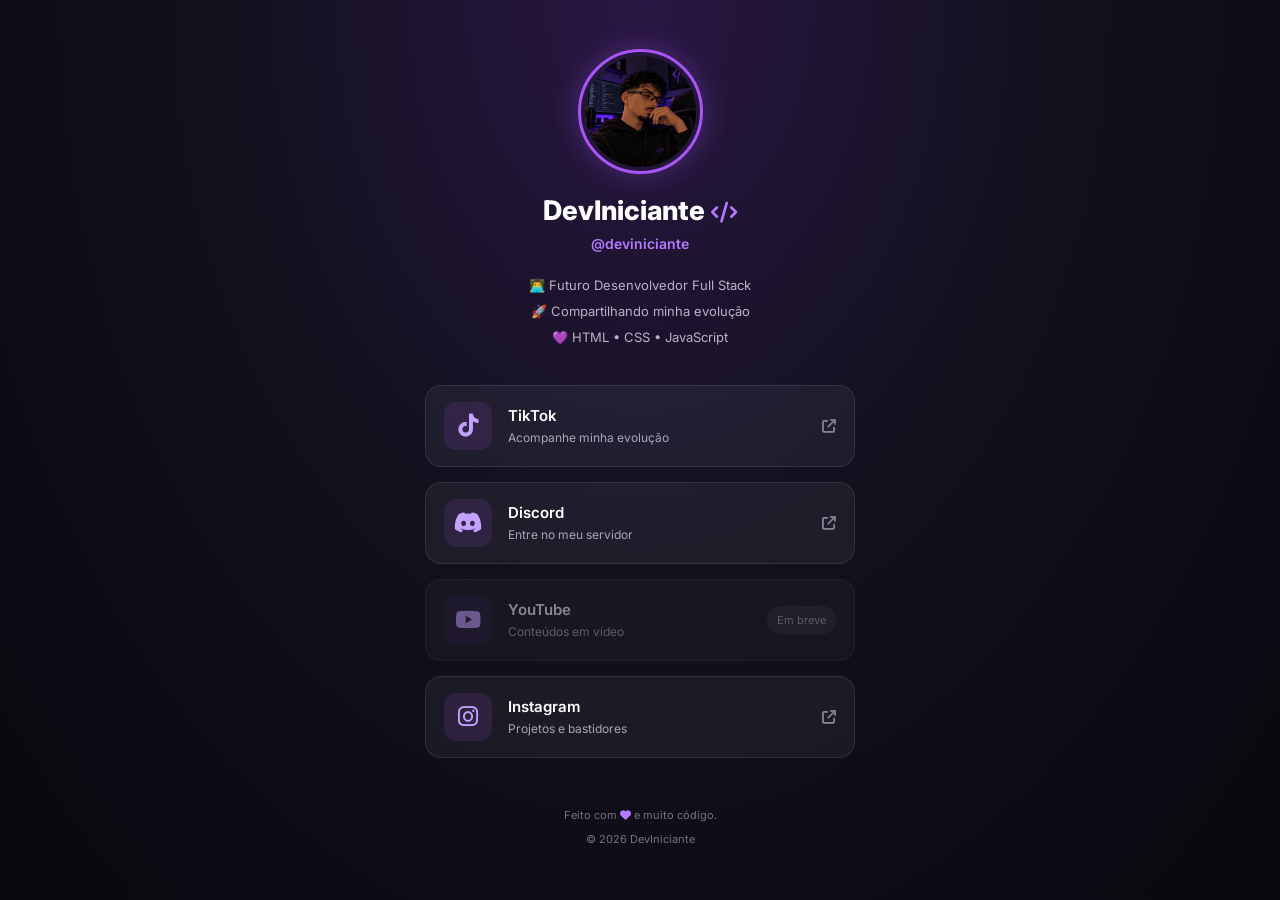
==== index.html @ 5f0b67df "Primeira versão do Link in Bio" ====
<!DOCTYPE html>
<html lang="pt-br">
<head>
    <meta charset="UTF-8">
    <meta name="viewport" content="width=device-width, initial-scale=1.0">

    <title>DevIniciante | Meus Links</title>

    <link rel="icon" type="image/png" href="assets/avatar.png">
    <link rel="stylesheet" href="style.css">

    <!-- Ícones das redes sociais -->
    <link rel="stylesheet" href="https://cdnjs.cloudflare.com/ajax/libs/font-awesome/6.7.2/css/all.min.css">
</head>

<body>

    <main class="container">

        <!-- PERFIL -->
        <header class="perfil">

            <img
                src="assets/avatar.png"
                alt="Avatar de programador"
                class="foto"
            >

            <h1>
                DevIniciante
                <i class="fa-solid fa-code"></i>
            </h1>

            <p class="usuario">@deviniciante</p>

            <p class="descricao">
                👨‍💻 Futuro Desenvolvedor Full Stack<br>
                🚀 Compartilhando minha evolução<br>
                💜 HTML • CSS • JavaScript
            </p>

        </header>

        <!-- REDES SOCIAIS -->
        <section class="links">

            <!-- TIKTOK -->
            <a
                href="https://www.tiktok.com/@devinciante_"
                target="_blank"
                rel="noopener noreferrer"
                class="link"
            >
                <div class="icone">
                    <i class="fa-brands fa-tiktok"></i>
                </div>

                <div class="texto-link">
                    <h2>TikTok</h2>
                    <p>Acompanhe minha evolução</p>
                </div>

                <i class="fa-solid fa-arrow-up-right-from-square seta"></i>
            </a>

            <!-- DISCORD -->
            <a
                href="https://discord.gg/weHUw2f8V"
                target="_blank"
                rel="noopener noreferrer"
                class="link"
            >
                <div class="icone">
                    <i class="fa-brands fa-discord"></i>
                </div>

                <div class="texto-link">
                    <h2>Discord</h2>
                    <p>Entre no meu servidor</p>
                </div>

                <i class="fa-solid fa-arrow-up-right-from-square seta"></i>
            </a>

            <!-- YOUTUBE -->
            <div class="link indisponivel">

                <div class="icone">
                    <i class="fa-brands fa-youtube"></i>
                </div>

                <div class="texto-link">
                    <h2>YouTube</h2>
                    <p>Conteúdos em vídeo</p>
                </div>

                <span class="em-breve">Em breve</span>

            </div>

            <!-- INSTAGRAM -->
            <a
                href="https://www.instagram.com/deviniiciante/"
                target="_blank"
                rel="noopener noreferrer"
                class="link"
            >
                <div class="icone">
                    <i class="fa-brands fa-instagram"></i>
                </div>

                <div class="texto-link">
                    <h2>Instagram</h2>
                    <p>Projetos e bastidores</p>
                </div>

                <i class="fa-solid fa-arrow-up-right-from-square seta"></i>
            </a>

        </section>

        <!-- RODAPÉ -->
        <footer>
            <p>Feito com <i class="fa-solid fa-heart"></i> e muito código.</p>
            <p>© 2026 DevIniciante</p>
        </footer>

    </main>

</body>
</html>
---- style.css ----
@import url('https://fonts.googleapis.com/css2?family=Inter:wght@400;500;600;700;800&display=swap');

/* CONFIGURAÇÕES GERAIS */

* {
    margin: 0;
    padding: 0;
    box-sizing: border-box;
}

body {
    min-height: 100vh;

    background: radial-gradient(
        ellipse at top,
        #291743 0%,
        #12111e 45%,
        #08080e 100%
    );

    font-family: 'Inter', sans-serif;
    color: white;

    display: flex;
    justify-content: center;
    align-items: center;

    padding: 40px 20px;
}

/* CONTAINER PRINCIPAL */

.container {
    width: 100%;
    max-width: 430px;

    text-align: center;

    animation: aparecer 0.8s ease;
}

/* PERFIL */

.perfil {
    margin-bottom: 35px;
}

.foto {
    display: block;

    width: 125px;
    height: 125px;

    object-fit: cover;
    border-radius: 50%;

    border: 3px solid #a855f7;
    padding: 4px;

    margin: 0 auto 20px;

    box-shadow: 0 0 30px #a855f755;

    transition: transform 0.3s ease;
}

.foto:hover {
    transform: scale(1.08);
}

.perfil h1 {
    font-size: 27px;
    font-weight: 800;
    margin-bottom: 8px;
}

.perfil h1 i {
    color: #b679ff;
    font-size: 21px;
}

.usuario {
    color: #b679ff;
    font-size: 14px;
    font-weight: 600;

    margin-bottom: 20px;
}

.descricao {
    color: #b7b4c5;
    font-size: 13px;
    line-height: 2;
}

/* ÁREA DOS LINKS */

.links {
    display: flex;
    flex-direction: column;

    gap: 15px;
}

/* BOTÕES */

.link {
    display: flex;
    align-items: center;

    gap: 16px;

    width: 100%;
    min-height: 82px;

    padding: 15px 18px;

    background: rgba(255, 255, 255, 0.05);

    border: 1px solid rgba(255, 255, 255, 0.09);
    border-radius: 16px;

    color: white;
    text-decoration: none;

    text-align: left;

    transition: all 0.3s ease;
}

/* ÍCONES */

.icone {
    display: flex;
    align-items: center;
    justify-content: center;

    width: 48px;
    height: 48px;

    flex-shrink: 0;

    background: rgba(168, 85, 247, 0.12);

    border-radius: 12px;

    color: #c4a0ff;
    font-size: 23px;
}

/* TEXTO DOS BOTÕES */

.texto-link {
    flex: 1;
    min-width: 0;
}

.texto-link h2 {
    font-size: 15px;
    font-weight: 600;

    margin-bottom: 5px;
}

.texto-link p {
    color: #aaa5b7;
    font-size: 12px;
}

/* SETA */

.seta {
    color: #858094;
    font-size: 14px;
}

/* EFEITO AO PASSAR O MOUSE */

a.link:hover {
    background: rgba(168, 85, 247, 0.12);

    border-color: #a855f7;

    transform: translateY(-4px);

    box-shadow: 0 8px 25px rgba(168, 85, 247, 0.15);
}

a.link:hover .icone {
    background: #a855f7;
    color: white;
}

a.link:hover .seta {
    color: #c4a0ff;
}

/* YOUTUBE EM BREVE */

.indisponivel {
    opacity: 0.5;
    cursor: not-allowed;
}

.em-breve {
    font-size: 11px;

    padding: 7px 10px;

    background: rgba(255, 255, 255, 0.08);

    border-radius: 20px;

    color: #aaa5b7;
    white-space: nowrap;
}

/* RODAPÉ */

footer {
    margin-top: 45px;

    color: #777184;
    font-size: 11px;
    line-height: 2.2;
}

footer i {
    color: #b679ff;
}

/* ANIMAÇÃO DE ENTRADA */

@keyframes aparecer {
    from {
        opacity: 0;
        transform: translateY(25px);
    }

    to {
        opacity: 1;
        transform: translateY(0);
    }
}

/* RESPONSIVIDADE */

@media (max-width: 480px) {

    .perfil h1 {
        font-size: 23px;
    }

    .descricao {
        font-size: 12px;
    }

    .link {
        padding: 14px;
        gap: 12px;
    }

    .icone {
        width: 43px;
        height: 43px;
        font-size: 21px;
    }

    .texto-link h2 {
        font-size: 14px;
    }

    .texto-link p {
        font-size: 11px;
    }
}
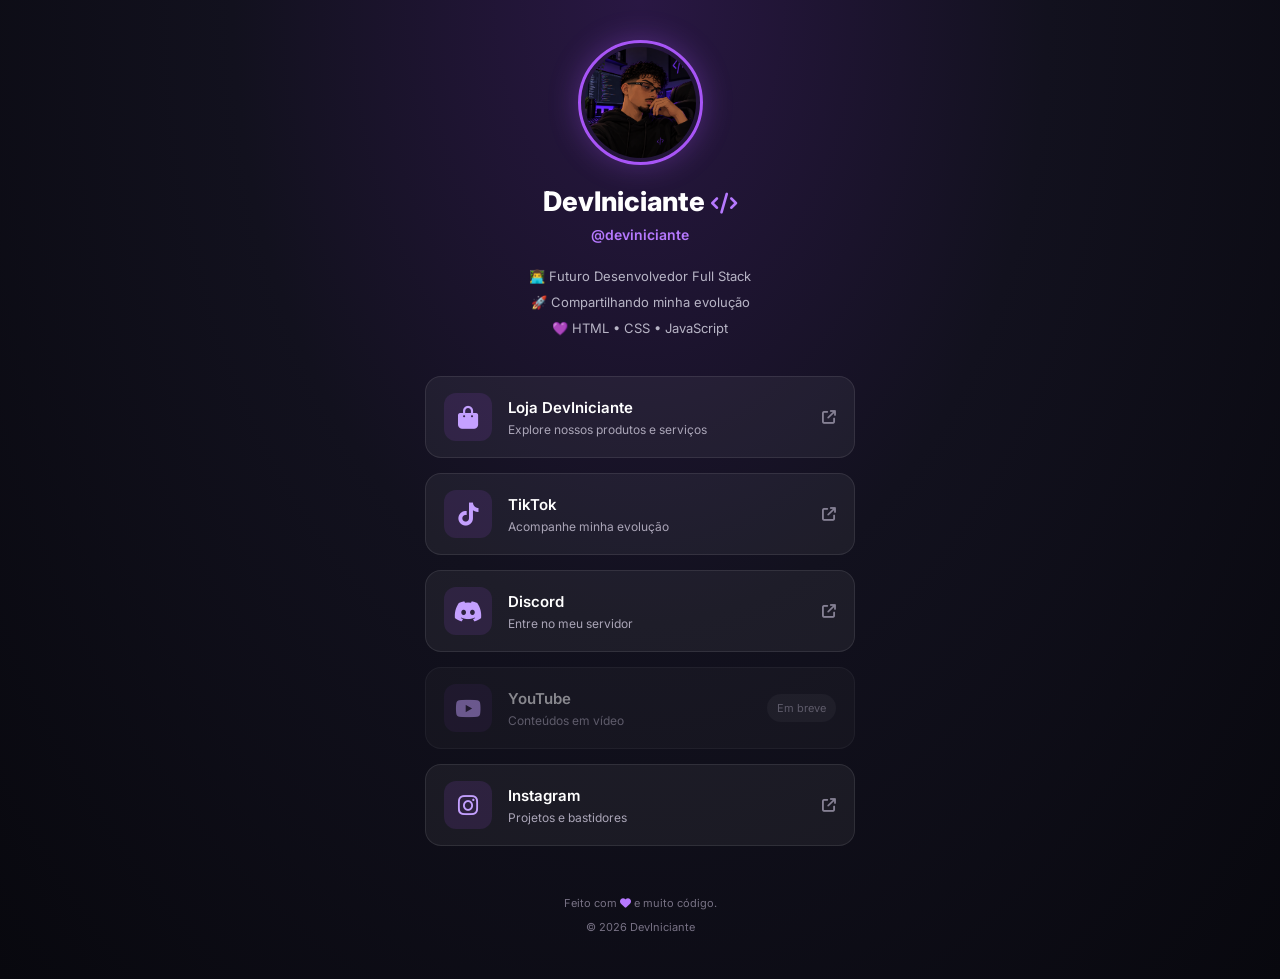
==== commit b6f015f2: "Add files via upload" ====
--- a/index.html
+++ b/index.html
@@ -1,132 +1,146 @@
-
-<!DOCTYPE html>
-<html lang="pt-br">
-<head>
-    <meta charset="UTF-8">
-    <meta name="viewport" content="width=device-width, initial-scale=1.0">
-
-    <title>DevIniciante | Meus Links</title>
-
-    <link rel="icon" type="image/png" href="assets/avatar.png">
-    <link rel="stylesheet" href="style.css">
-
-    <!-- Ícones das redes sociais -->
-    <link rel="stylesheet" href="https://cdnjs.cloudflare.com/ajax/libs/font-awesome/6.7.2/css/all.min.css">
-</head>
-
-<body>
-
-    <main class="container">
-
-        <!-- PERFIL -->
-        <header class="perfil">
-
-            <img
-                src="assets/avatar.png"
-                alt="Avatar de programador"
-                class="foto"
-            >
-
-            <h1>
-                DevIniciante
-                <i class="fa-solid fa-code"></i>
-            </h1>
-
-            <p class="usuario">@deviniciante</p>
-
-            <p class="descricao">
-                👨‍💻 Futuro Desenvolvedor Full Stack<br>
-                🚀 Compartilhando minha evolução<br>
-                💜 HTML • CSS • JavaScript
-            </p>
-
-        </header>
-
-        <!-- REDES SOCIAIS -->
-        <section class="links">
-
-            <!-- TIKTOK -->
-            <a
-                href="https://www.tiktok.com/@devinciante_"
-                target="_blank"
-                rel="noopener noreferrer"
-                class="link"
-            >
-                <div class="icone">
-                    <i class="fa-brands fa-tiktok"></i>
-                </div>
-
-                <div class="texto-link">
-                    <h2>TikTok</h2>
-                    <p>Acompanhe minha evolução</p>
-                </div>
-
-                <i class="fa-solid fa-arrow-up-right-from-square seta"></i>
-            </a>
-
-            <!-- DISCORD -->
-            <a
-                href="https://discord.gg/weHUw2f8V"
-                target="_blank"
-                rel="noopener noreferrer"
-                class="link"
-            >
-                <div class="icone">
-                    <i class="fa-brands fa-discord"></i>
-                </div>
-
-                <div class="texto-link">
-                    <h2>Discord</h2>
-                    <p>Entre no meu servidor</p>
-                </div>
-
-                <i class="fa-solid fa-arrow-up-right-from-square seta"></i>
-            </a>
-
-            <!-- YOUTUBE -->
-            <div class="link indisponivel">
-
-                <div class="icone">
-                    <i class="fa-brands fa-youtube"></i>
-                </div>
-
-                <div class="texto-link">
-                    <h2>YouTube</h2>
-                    <p>Conteúdos em vídeo</p>
-                </div>
-
-                <span class="em-breve">Em breve</span>
-
-            </div>
-
-            <!-- INSTAGRAM -->
-            <a
-                href="https://www.instagram.com/deviniiciante/"
-                target="_blank"
-                rel="noopener noreferrer"
-                class="link"
-            >
-                <div class="icone">
-                    <i class="fa-brands fa-instagram"></i>
-                </div>
-
-                <div class="texto-link">
-                    <h2>Instagram</h2>
-                    <p>Projetos e bastidores</p>
-                </div>
-
-                <i class="fa-solid fa-arrow-up-right-from-square seta"></i>
-            </a>
-
-        </section>
-
-        <!-- RODAPÉ -->
-        <footer>
-            <p>Feito com <i class="fa-solid fa-heart"></i> e muito código.</p>
-            <p>© 2026 DevIniciante</p>
-        </footer>
-
-    </main>
-
-</body>
-</html>
+
+<!DOCTYPE html>
+<html lang="pt-br">
+<head>
+    <meta charset="UTF-8">
+    <meta name="viewport" content="width=device-width, initial-scale=1.0">
+
+    <title>DevIniciante | Meus Links</title>
+
+    <link rel="icon" type="image/png" href="assets/dev.png">
+    <link rel="stylesheet" href="style.css">
+
+    <!-- Ícones das redes sociais -->
+    <link rel="stylesheet" href="https://cdnjs.cloudflare.com/ajax/libs/font-awesome/6.7.2/css/all.min.css">
+</head>
+
+<body>
+
+    <main class="container">
+
+        <!-- PERFIL -->
+        <header class="perfil">
+
+            <img
+                src="assets/avatar.png"
+                alt="Avatar de programador"
+                class="foto"
+            >
+
+            <h1>
+                DevIniciante
+                <i class="fa-solid fa-code"></i>
+            </h1>
+
+            <p class="usuario">@deviniciante</p>
+
+            <p class="descricao">
+                👨‍💻 Futuro Desenvolvedor Full Stack<br>
+                🚀 Compartilhando minha evolução<br>
+                💜 HTML • CSS • JavaScript
+            </p>
+
+        </header>
+
+        <!-- LINKS -->
+        <section class="links">
+
+            <!-- LOJA DEVINICIANTE -->
+            <a href="loja.html" class="link">
+                <div class="icone">
+                    <i class="fa-solid fa-bag-shopping"></i>
+                </div>
+
+                <div class="texto-link">
+                    <h2>Loja DevIniciante</h2>
+                    <p>Explore nossos produtos e serviços</p>
+                </div>
+
+                <i class="fa-solid fa-arrow-up-right-from-square seta"></i>
+            </a>
+
+            <!-- TIKTOK -->
+            <a
+                href="https://www.tiktok.com/@devinciante_"
+                target="_blank"
+                rel="noopener noreferrer"
+                class="link"
+            >
+                <div class="icone">
+                    <i class="fa-brands fa-tiktok"></i>
+                </div>
+
+                <div class="texto-link">
+                    <h2>TikTok</h2>
+                    <p>Acompanhe minha evolução</p>
+                </div>
+
+                <i class="fa-solid fa-arrow-up-right-from-square seta"></i>
+            </a>
+
+            <!-- DISCORD -->
+            <a
+                href="https://discord.gg/weHUw2f8V"
+                target="_blank"
+                rel="noopener noreferrer"
+                class="link"
+            >
+                <div class="icone">
+                    <i class="fa-brands fa-discord"></i>
+                </div>
+
+                <div class="texto-link">
+                    <h2>Discord</h2>
+                    <p>Entre no meu servidor</p>
+                </div>
+
+                <i class="fa-solid fa-arrow-up-right-from-square seta"></i>
+            </a>
+
+            <!-- YOUTUBE -->
+            <div class="link indisponivel">
+
+                <div class="icone">
+                    <i class="fa-brands fa-youtube"></i>
+                </div>
+
+                <div class="texto-link">
+                    <h2>YouTube</h2>
+                    <p>Conteúdos em vídeo</p>
+                </div>
+
+                <span class="em-breve">Em breve</span>
+
+            </div>
+
+            <!-- INSTAGRAM -->
+            <a
+                href="https://www.instagram.com/deviniiciante/"
+                target="_blank"
+                rel="noopener noreferrer"
+                class="link"
+            >
+                <div class="icone">
+                    <i class="fa-brands fa-instagram"></i>
+                </div>
+
+                <div class="texto-link">
+                    <h2>Instagram</h2>
+                    <p>Projetos e bastidores</p>
+                </div>
+
+                <i class="fa-solid fa-arrow-up-right-from-square seta"></i>
+            </a>
+
+        </section>
+
+        <!-- RODAPÉ -->
+        <footer>
+            <p>Feito com <i class="fa-solid fa-heart"></i> e muito código.</p>
+            <p>© 2026 DevIniciante</p>
+        </footer>
+
+    </main>
+
+</body>
+</html>
--- a/style.css
+++ b/style.css
@@ -1,277 +1,302 @@
-
-@import url('https://fonts.googleapis.com/css2?family=Inter:wght@400;500;600;700;800&display=swap');
-
-/* CONFIGURAÇÕES GERAIS */
-
-* {
-    margin: 0;
-    padding: 0;
-    box-sizing: border-box;
-}
-
-body {
-    min-height: 100vh;
-
-    background: radial-gradient(
-        ellipse at top,
-        #291743 0%,
-        #12111e 45%,
-        #08080e 100%
-    );
-
-    font-family: 'Inter', sans-serif;
-    color: white;
-
-    display: flex;
-    justify-content: center;
-    align-items: center;
-
-    padding: 40px 20px;
-}
-
-/* CONTAINER PRINCIPAL */
-
-.container {
-    width: 100%;
-    max-width: 430px;
-
-    text-align: center;
-
-    animation: aparecer 0.8s ease;
-}
-
-/* PERFIL */
-
-.perfil {
-    margin-bottom: 35px;
-}
-
-.foto {
-    display: block;
-
-    width: 125px;
-    height: 125px;
-
-    object-fit: cover;
-    border-radius: 50%;
-
-    border: 3px solid #a855f7;
-    padding: 4px;
-
-    margin: 0 auto 20px;
-
-    box-shadow: 0 0 30px #a855f755;
-
-    transition: transform 0.3s ease;
-}
-
-.foto:hover {
-    transform: scale(1.08);
-}
-
-.perfil h1 {
-    font-size: 27px;
-    font-weight: 800;
-    margin-bottom: 8px;
-}
-
-.perfil h1 i {
-    color: #b679ff;
-    font-size: 21px;
-}
-
-.usuario {
-    color: #b679ff;
-    font-size: 14px;
-    font-weight: 600;
-
-    margin-bottom: 20px;
-}
-
-.descricao {
-    color: #b7b4c5;
-    font-size: 13px;
-    line-height: 2;
-}
-
-/* ÁREA DOS LINKS */
-
-.links {
-    display: flex;
-    flex-direction: column;
-
-    gap: 15px;
-}
-
-/* BOTÕES */
-
-.link {
-    display: flex;
-    align-items: center;
-
-    gap: 16px;
-
-    width: 100%;
-    min-height: 82px;
-
-    padding: 15px 18px;
-
-    background: rgba(255, 255, 255, 0.05);
-
-    border: 1px solid rgba(255, 255, 255, 0.09);
-    border-radius: 16px;
-
-    color: white;
-    text-decoration: none;
-
-    text-align: left;
-
-    transition: all 0.3s ease;
-}
-
-/* ÍCONES */
-
-.icone {
-    display: flex;
-    align-items: center;
-    justify-content: center;
-
-    width: 48px;
-    height: 48px;
-
-    flex-shrink: 0;
-
-    background: rgba(168, 85, 247, 0.12);
-
-    border-radius: 12px;
-
-    color: #c4a0ff;
-    font-size: 23px;
-}
-
-/* TEXTO DOS BOTÕES */
-
-.texto-link {
-    flex: 1;
-    min-width: 0;
-}
-
-.texto-link h2 {
-    font-size: 15px;
-    font-weight: 600;
-
-    margin-bottom: 5px;
-}
-
-.texto-link p {
-    color: #aaa5b7;
-    font-size: 12px;
-}
-
-/* SETA */
-
-.seta {
-    color: #858094;
-    font-size: 14px;
-}
-
-/* EFEITO AO PASSAR O MOUSE */
-
-a.link:hover {
-    background: rgba(168, 85, 247, 0.12);
-
-    border-color: #a855f7;
-
-    transform: translateY(-4px);
-
-    box-shadow: 0 8px 25px rgba(168, 85, 247, 0.15);
-}
-
-a.link:hover .icone {
-    background: #a855f7;
-    color: white;
-}
-
-a.link:hover .seta {
-    color: #c4a0ff;
-}
-
-/* YOUTUBE EM BREVE */
-
-.indisponivel {
-    opacity: 0.5;
-    cursor: not-allowed;
-}
-
-.em-breve {
-    font-size: 11px;
-
-    padding: 7px 10px;
-
-    background: rgba(255, 255, 255, 0.08);
-
-    border-radius: 20px;
-
-    color: #aaa5b7;
-    white-space: nowrap;
-}
-
-/* RODAPÉ */
-
-footer {
-    margin-top: 45px;
-
-    color: #777184;
-    font-size: 11px;
-    line-height: 2.2;
-}
-
-footer i {
-    color: #b679ff;
-}
-
-/* ANIMAÇÃO DE ENTRADA */
-
-@keyframes aparecer {
-    from {
-        opacity: 0;
-        transform: translateY(25px);
-    }
-
-    to {
-        opacity: 1;
-        transform: translateY(0);
-    }
-}
-
-/* RESPONSIVIDADE */
-
-@media (max-width: 480px) {
-
-    .perfil h1 {
-        font-size: 23px;
-    }
-
-    .descricao {
-        font-size: 12px;
-    }
-
-    .link {
-        padding: 14px;
-        gap: 12px;
-    }
-
-    .icone {
-        width: 43px;
-        height: 43px;
-        font-size: 21px;
-    }
-
-    .texto-link h2 {
-        font-size: 14px;
-    }
-
-    .texto-link p {
-        font-size: 11px;
-    }
-}
+
+@import url('https://fonts.googleapis.com/css2?family=Inter:wght@400;500;600;700;800&display=swap');
+
+/* CONFIGURAÇÕES GERAIS */
+
+* {
+    margin: 0;
+    padding: 0;
+    box-sizing: border-box;
+}
+
+body {
+    min-height: 100vh;
+
+    background: radial-gradient(
+        ellipse at top,
+        #291743 0%,
+        #12111e 45%,
+        #08080e 100%
+    );
+
+    font-family: 'Inter', sans-serif;
+    color: white;
+
+    display: flex;
+    justify-content: center;
+    align-items: center;
+
+    padding: 40px 20px;
+}
+
+/* CONTAINER PRINCIPAL */
+
+.container {
+    width: 100%;
+    max-width: 430px;
+
+    text-align: center;
+
+    animation: aparecer 0.8s ease;
+}
+
+/* PERFIL */
+
+.perfil {
+    margin-bottom: 35px;
+}
+
+.foto {
+    display: block;
+
+    width: 125px;
+    height: 125px;
+
+    object-fit: cover;
+    border-radius: 50%;
+
+    border: 3px solid #a855f7;
+    padding: 4px;
+
+    margin: 0 auto 20px;
+
+    box-shadow: 0 0 30px #a855f755;
+
+    transition: transform 0.3s ease;
+}
+
+.foto:hover {
+    transform: scale(1.08);
+}
+
+.perfil h1 {
+    font-size: 27px;
+    font-weight: 800;
+    margin-bottom: 8px;
+}
+
+.perfil h1 i {
+    color: #b679ff;
+    font-size: 21px;
+}
+
+.usuario {
+    color: #b679ff;
+    font-size: 14px;
+    font-weight: 600;
+
+    margin-bottom: 20px;
+}
+
+.descricao {
+    color: #b7b4c5;
+    font-size: 13px;
+    line-height: 2;
+}
+
+/* ÁREA DOS LINKS */
+
+.links {
+    display: flex;
+    flex-direction: column;
+
+    gap: 15px;
+}
+
+/* BOTÕES */
+
+.link {
+    display: flex;
+    align-items: center;
+
+    gap: 16px;
+
+    width: 100%;
+    min-height: 82px;
+
+    padding: 15px 18px;
+
+    background: rgba(255, 255, 255, 0.05);
+
+    border: 1px solid rgba(255, 255, 255, 0.09);
+    border-radius: 16px;
+
+    color: white;
+    text-decoration: none;
+
+    text-align: left;
+
+    transition: all 0.3s ease;
+}
+
+/* ÍCONES */
+
+.icone {
+    display: flex;
+    align-items: center;
+    justify-content: center;
+
+    width: 48px;
+    height: 48px;
+
+    flex-shrink: 0;
+
+    background: rgba(168, 85, 247, 0.12);
+
+    border-radius: 12px;
+
+    color: #c4a0ff;
+    font-size: 23px;
+}
+
+/* TEXTO DOS BOTÕES */
+
+.texto-link {
+    flex: 1;
+    min-width: 0;
+}
+
+.texto-link h2 {
+    font-size: 15px;
+    font-weight: 600;
+
+    margin-bottom: 5px;
+}
+
+.texto-link p {
+    color: #aaa5b7;
+    font-size: 12px;
+}
+
+/* SETA */
+
+.seta {
+    color: #858094;
+    font-size: 14px;
+}
+
+/* EFEITO AO PASSAR O MOUSE */
+
+a.link:hover {
+    background: rgba(168, 85, 247, 0.12);
+
+    border-color: #a855f7;
+
+    transform: translateY(-4px);
+
+    box-shadow: 0 8px 25px rgba(168, 85, 247, 0.15);
+}
+
+a.link:hover .icone {
+    background: #a855f7;
+    color: white;
+}
+
+a.link:hover .seta {
+    color: #c4a0ff;
+}
+
+/* YOUTUBE EM BREVE */
+
+.indisponivel {
+    opacity: 0.5;
+    cursor: not-allowed;
+}
+
+.em-breve {
+    font-size: 11px;
+
+    padding: 7px 10px;
+
+    background: rgba(255, 255, 255, 0.08);
+
+    border-radius: 20px;
+
+    color: #aaa5b7;
+    white-space: nowrap;
+}
+
+/* RODAPÉ */
+
+footer {
+    margin-top: 45px;
+
+    color: #777184;
+    font-size: 11px;
+    line-height: 2.2;
+}
+
+footer i {
+    color: #b679ff;
+}
+
+/* ANIMAÇÃO DE ENTRADA */
+
+@keyframes aparecer {
+    from {
+        opacity: 0;
+        transform: translateY(25px);
+    }
+
+    to {
+        opacity: 1;
+        transform: translateY(0);
+    }
+}
+
+/* RESPONSIVIDADE */
+
+@media (max-width: 480px) {
+
+    .perfil h1 {
+        font-size: 23px;
+    }
+
+    .descricao {
+        font-size: 12px;
+    }
+
+    .link {
+        padding: 14px;
+        gap: 12px;
+    }
+
+    .icone {
+        width: 43px;
+        height: 43px;
+        font-size: 21px;
+    }
+
+    .texto-link h2 {
+        font-size: 14px;
+    }
+
+    .texto-link p {
+        font-size: 11px;
+    }
+}
+/* BOTÃO DA LOJA */
+
+.link-loja {
+    display: block;
+    padding: 16px 20px;
+    margin-bottom: 15px;
+
+    background: linear-gradient(135deg, #a855f7, #6d28d9);
+    color: white;
+
+    text-align: center;
+    text-decoration: none;
+    font-weight: 700;
+
+    border: 1px solid #c084fc;
+    border-radius: 12px;
+
+    box-shadow: 0 0 20px rgba(168, 85, 247, 0.35);
+    transition: 0.3s;
+}
+
+.link-loja:hover {
+    transform: translateY(-4px);
+    box-shadow: 0 0 35px rgba(168, 85, 247, 0.6);
+}
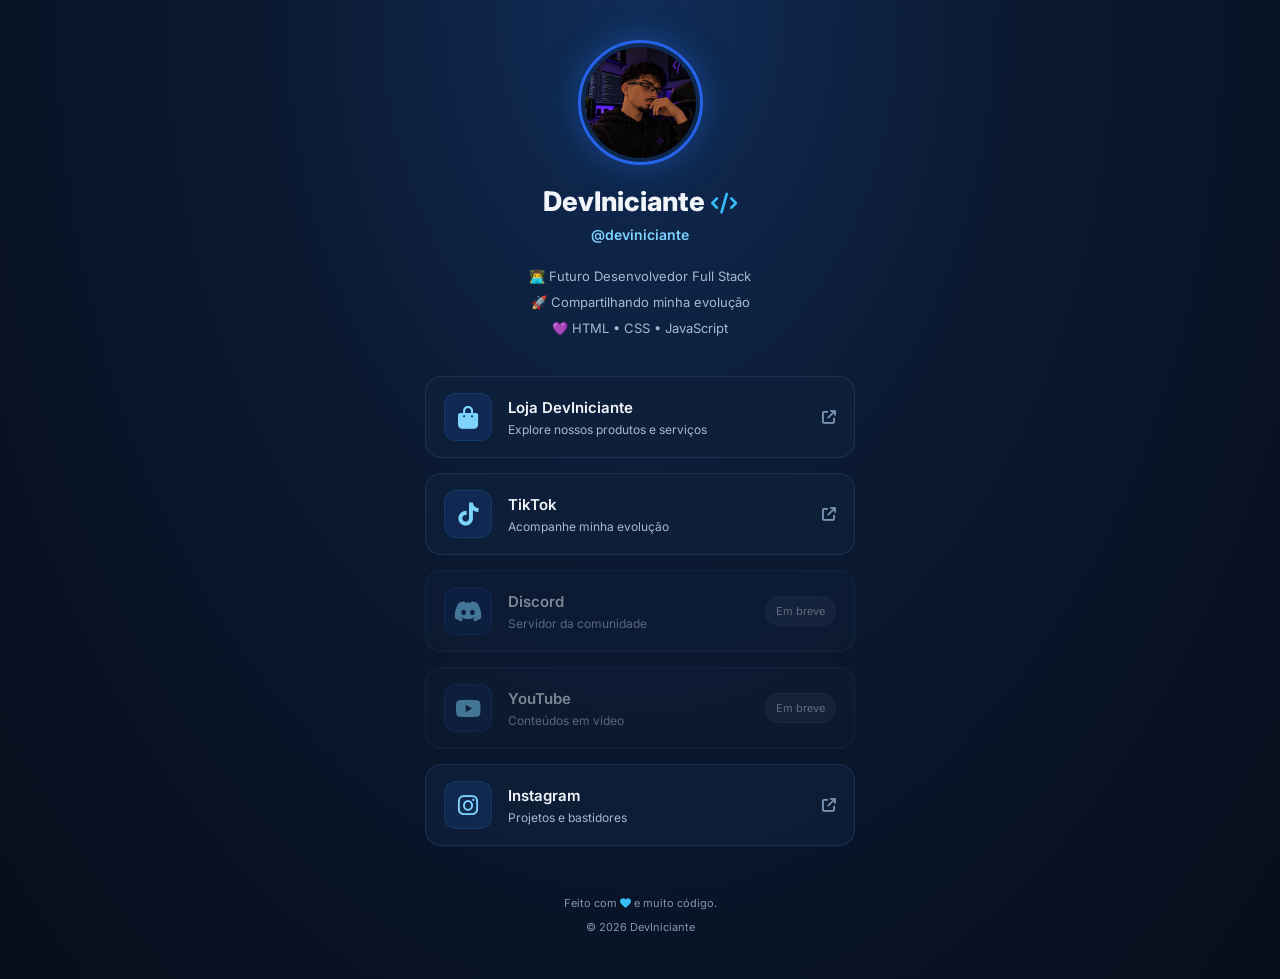
==== commit bcc15b09: "Atualiza visual azul e adiciona ebook" ====
--- a/index.html
+++ b/index.html
@@ -78,26 +78,23 @@
                 <i class="fa-solid fa-arrow-up-right-from-square seta"></i>
             </a>
 
-            <!-- DISCORD -->
-            <a
-                href="https://discord.gg/weHUw2f8V"
-                target="_blank"
-                rel="noopener noreferrer"
-                class="link"
-            >
+            <!-- DISCORD INDISPONÍVEL -->
+            <div class="link indisponivel">
+
                 <div class="icone">
                     <i class="fa-brands fa-discord"></i>
                 </div>
 
                 <div class="texto-link">
                     <h2>Discord</h2>
-                    <p>Entre no meu servidor</p>
+                    <p>Servidor da comunidade</p>
                 </div>
 
-                <i class="fa-solid fa-arrow-up-right-from-square seta"></i>
-            </a>
+                <span class="em-breve">Em breve</span>
 
-            <!-- YOUTUBE -->
+            </div>
+
+            <!-- YOUTUBE INDISPONÍVEL -->
             <div class="link indisponivel">
 
                 <div class="icone">
--- a/style.css
+++ b/style.css
@@ -1,5 +1,18 @@
 
 @import url('https://fonts.googleapis.com/css2?family=Inter:wght@400;500;600;700;800&display=swap');
+
+/* ==========================================
+   DEVINICIANTE — MIDNIGHT BLUE
+   ========================================== */
+
+:root {
+    --azul-principal: #2563eb;
+    --azul-claro: #38bdf8;
+    --azul-hover: #3b82f6;
+    --azul-escuro: #070d1b;
+    --texto-principal: #f1f5f9;
+    --texto-secundario: #a7b7cd;
+}
 
 /* CONFIGURAÇÕES GERAIS */
 
@@ -14,13 +27,13 @@
 
     background: radial-gradient(
         ellipse at top,
-        #291743 0%,
-        #12111e 45%,
-        #08080e 100%
+        #102d58 0%,
+        #0b1931 42%,
+        #070d1b 100%
     );
 
     font-family: 'Inter', sans-serif;
-    color: white;
+    color: var(--texto-principal);
 
     display: flex;
     justify-content: center;
@@ -55,18 +68,26 @@
     object-fit: cover;
     border-radius: 50%;
 
-    border: 3px solid #a855f7;
+    border: 3px solid var(--azul-principal);
     padding: 4px;
 
     margin: 0 auto 20px;
 
-    box-shadow: 0 0 30px #a855f755;
-
-    transition: transform 0.3s ease;
+    box-shadow:
+        0 0 30px rgba(37, 99, 235, 0.35),
+        0 0 55px rgba(56, 189, 248, 0.08);
+
+    transition:
+        transform 0.3s ease,
+        box-shadow 0.3s ease;
 }
 
 .foto:hover {
     transform: scale(1.08);
+
+    box-shadow:
+        0 0 35px rgba(56, 189, 248, 0.4),
+        0 0 65px rgba(37, 99, 235, 0.15);
 }
 
 .perfil h1 {
@@ -76,12 +97,12 @@
 }
 
 .perfil h1 i {
-    color: #b679ff;
+    color: var(--azul-claro);
     font-size: 21px;
 }
 
 .usuario {
-    color: #b679ff;
+    color: #7dd3fc;
     font-size: 14px;
     font-weight: 600;
 
@@ -89,7 +110,7 @@
 }
 
 .descricao {
-    color: #b7b4c5;
+    color: var(--texto-secundario);
     font-size: 13px;
     line-height: 2;
 }
@@ -116,17 +137,21 @@
 
     padding: 15px 18px;
 
-    background: rgba(255, 255, 255, 0.05);
-
-    border: 1px solid rgba(255, 255, 255, 0.09);
+    background: rgba(15, 32, 59, 0.76);
+
+    border: 1px solid rgba(96, 165, 250, 0.15);
     border-radius: 16px;
 
-    color: white;
+    color: var(--texto-principal);
     text-decoration: none;
 
     text-align: left;
 
-    transition: all 0.3s ease;
+    transition:
+        background 0.3s ease,
+        border-color 0.3s ease,
+        transform 0.3s ease,
+        box-shadow 0.3s ease;
 }
 
 /* ÍCONES */
@@ -141,12 +166,18 @@
 
     flex-shrink: 0;
 
-    background: rgba(168, 85, 247, 0.12);
-
+    background: rgba(37, 99, 235, 0.15);
+
+    border: 1px solid rgba(56, 189, 248, 0.12);
     border-radius: 12px;
 
-    color: #c4a0ff;
+    color: #7dd3fc;
     font-size: 23px;
+
+    transition:
+        background 0.3s ease,
+        color 0.3s ease,
+        border-color 0.3s ease;
 }
 
 /* TEXTO DOS BOTÕES */
@@ -164,39 +195,55 @@
 }
 
 .texto-link p {
-    color: #aaa5b7;
+    color: var(--texto-secundario);
     font-size: 12px;
 }
 
 /* SETA */
 
 .seta {
-    color: #858094;
+    color: #7b94b4;
     font-size: 14px;
+
+    transition:
+        color 0.3s ease,
+        transform 0.3s ease;
 }
 
 /* EFEITO AO PASSAR O MOUSE */
 
 a.link:hover {
-    background: rgba(168, 85, 247, 0.12);
-
-    border-color: #a855f7;
+    background: rgba(37, 99, 235, 0.17);
+
+    border-color: var(--azul-hover);
 
     transform: translateY(-4px);
 
-    box-shadow: 0 8px 25px rgba(168, 85, 247, 0.15);
+    box-shadow:
+        0 8px 25px rgba(37, 99, 235, 0.18),
+        0 0 18px rgba(56, 189, 248, 0.06);
 }
 
 a.link:hover .icone {
-    background: #a855f7;
+    background: var(--azul-principal);
+    border-color: var(--azul-hover);
     color: white;
 }
 
 a.link:hover .seta {
-    color: #c4a0ff;
-}
-
-/* YOUTUBE EM BREVE */
+    color: var(--azul-claro);
+    transform: translate(2px, -2px);
+}
+
+/* ACESSIBILIDADE DO TECLADO */
+
+a.link:focus-visible,
+a.link-loja:focus-visible {
+    outline: 3px solid #7dd3fc;
+    outline-offset: 4px;
+}
+
+/* DISCORD E YOUTUBE EM BREVE */
 
 .indisponivel {
     opacity: 0.5;
@@ -208,11 +255,12 @@
 
     padding: 7px 10px;
 
-    background: rgba(255, 255, 255, 0.08);
-
+    background: rgba(148, 163, 184, 0.12);
+
+    border: 1px solid rgba(148, 163, 184, 0.1);
     border-radius: 20px;
 
-    color: #aaa5b7;
+    color: #b4c1d3;
     white-space: nowrap;
 }
 
@@ -221,13 +269,13 @@
 footer {
     margin-top: 45px;
 
-    color: #777184;
+    color: #8595ad;
     font-size: 11px;
     line-height: 2.2;
 }
 
 footer i {
-    color: #b679ff;
+    color: var(--azul-claro);
 }
 
 /* ANIMAÇÃO DE ENTRADA */
@@ -275,28 +323,51 @@
         font-size: 11px;
     }
 }
-/* BOTÃO DA LOJA */
+
+/* BOTÃO DA LOJA
+   Mantido para compatibilidade com a classe .link-loja */
 
 .link-loja {
     display: block;
     padding: 16px 20px;
     margin-bottom: 15px;
 
-    background: linear-gradient(135deg, #a855f7, #6d28d9);
+    background: linear-gradient(
+        135deg,
+        #2563eb,
+        #1d4ed8
+    );
+
     color: white;
 
     text-align: center;
     text-decoration: none;
     font-weight: 700;
 
-    border: 1px solid #c084fc;
+    border: 1px solid #60a5fa;
     border-radius: 12px;
 
-    box-shadow: 0 0 20px rgba(168, 85, 247, 0.35);
-    transition: 0.3s;
+    box-shadow: 0 0 20px rgba(37, 99, 235, 0.35);
+
+    transition:
+        transform 0.3s ease,
+        box-shadow 0.3s ease;
 }
 
 .link-loja:hover {
     transform: translateY(-4px);
-    box-shadow: 0 0 35px rgba(168, 85, 247, 0.6);
-}+
+    box-shadow: 0 0 35px rgba(37, 99, 235, 0.5);
+}
+
+/* REDUZ MOVIMENTOS PARA QUEM PREFERE */
+
+@media (prefers-reduced-motion: reduce) {
+    *,
+    *::before,
+    *::after {
+        animation-duration: 0.01ms !important;
+        animation-iteration-count: 1 !important;
+        transition-duration: 0.01ms !important;
+    }
+}
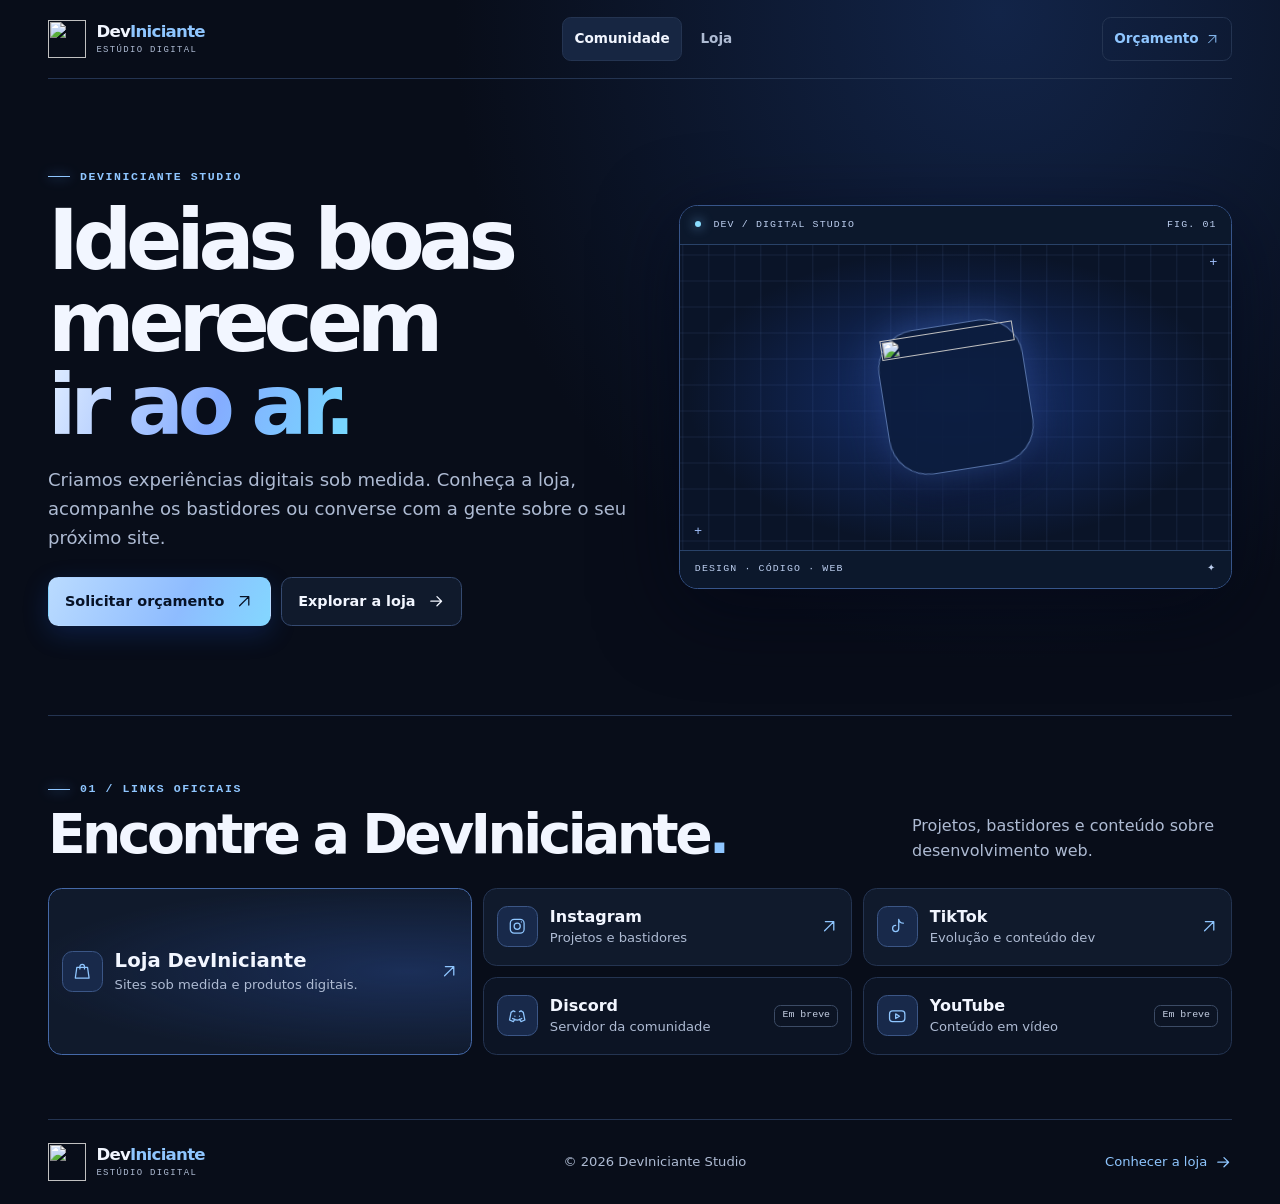
==== commit 3f5ffba6: "Redesenha o Link in Bio e a loja DevIniciante" ====
--- a/index.html
+++ b/index.html
@@ -1,143 +1,106 @@
-
-<!DOCTYPE html>
-<html lang="pt-br">
-<head>
-    <meta charset="UTF-8">
-    <meta name="viewport" content="width=device-width, initial-scale=1.0">
-
-    <title>DevIniciante | Meus Links</title>
-
-    <link rel="icon" type="image/png" href="assets/dev.png">
-    <link rel="stylesheet" href="style.css">
-
-    <!-- Ícones das redes sociais -->
-    <link rel="stylesheet" href="https://cdnjs.cloudflare.com/ajax/libs/font-awesome/6.7.2/css/all.min.css">
-</head>
-
-<body>
-
-    <main class="container">
-
-        <!-- PERFIL -->
-        <header class="perfil">
-
-            <img
-                src="assets/avatar.png"
-                alt="Avatar de programador"
-                class="foto"
-            >
-
-            <h1>
-                DevIniciante
-                <i class="fa-solid fa-code"></i>
-            </h1>
-
-            <p class="usuario">@deviniciante</p>
-
-            <p class="descricao">
-                👨‍💻 Futuro Desenvolvedor Full Stack<br>
-                🚀 Compartilhando minha evolução<br>
-                💜 HTML • CSS • JavaScript
-            </p>
-
-        </header>
-
-        <!-- LINKS -->
-        <section class="links">
-
-            <!-- LOJA DEVINICIANTE -->
-            <a href="loja.html" class="link">
-                <div class="icone">
-                    <i class="fa-solid fa-bag-shopping"></i>
-                </div>
-
-                <div class="texto-link">
-                    <h2>Loja DevIniciante</h2>
-                    <p>Explore nossos produtos e serviços</p>
-                </div>
-
-                <i class="fa-solid fa-arrow-up-right-from-square seta"></i>
-            </a>
-
-            <!-- TIKTOK -->
-            <a
-                href="https://www.tiktok.com/@devinciante_"
-                target="_blank"
-                rel="noopener noreferrer"
-                class="link"
-            >
-                <div class="icone">
-                    <i class="fa-brands fa-tiktok"></i>
-                </div>
-
-                <div class="texto-link">
-                    <h2>TikTok</h2>
-                    <p>Acompanhe minha evolução</p>
-                </div>
-
-                <i class="fa-solid fa-arrow-up-right-from-square seta"></i>
-            </a>
-
-            <!-- DISCORD INDISPONÍVEL -->
-            <div class="link indisponivel">
-
-                <div class="icone">
-                    <i class="fa-brands fa-discord"></i>
-                </div>
-
-                <div class="texto-link">
-                    <h2>Discord</h2>
-                    <p>Servidor da comunidade</p>
-                </div>
-
-                <span class="em-breve">Em breve</span>
-
-            </div>
-
-            <!-- YOUTUBE INDISPONÍVEL -->
-            <div class="link indisponivel">
-
-                <div class="icone">
-                    <i class="fa-brands fa-youtube"></i>
-                </div>
-
-                <div class="texto-link">
-                    <h2>YouTube</h2>
-                    <p>Conteúdos em vídeo</p>
-                </div>
-
-                <span class="em-breve">Em breve</span>
-
-            </div>
-
-            <!-- INSTAGRAM -->
-            <a
-                href="https://www.instagram.com/deviniiciante/"
-                target="_blank"
-                rel="noopener noreferrer"
-                class="link"
-            >
-                <div class="icone">
-                    <i class="fa-brands fa-instagram"></i>
-                </div>
-
-                <div class="texto-link">
-                    <h2>Instagram</h2>
-                    <p>Projetos e bastidores</p>
-                </div>
-
-                <i class="fa-solid fa-arrow-up-right-from-square seta"></i>
-            </a>
-
-        </section>
-
-        <!-- RODAPÉ -->
-        <footer>
-            <p>Feito com <i class="fa-solid fa-heart"></i> e muito código.</p>
-            <p>© 2026 DevIniciante</p>
-        </footer>
-
-    </main>
-
-</body>
-</html>
+<!doctype html>
+<html lang="pt-BR">
+<head>
+  <meta charset="utf-8">
+  <meta name="viewport" content="width=device-width, initial-scale=1">
+  <meta name="theme-color" content="#080d19">
+  <title>DevIniciante Studio | Links oficiais e criação de sites</title>
+  <meta name="description" content="Conheça a DevIniciante Studio, encontre nossas redes, explore a loja e solicite um orçamento para seu site personalizado.">
+  <link rel="canonical" href="https://deviniiciante.github.io/">
+  <meta property="og:type" content="website">
+  <meta property="og:locale" content="pt_BR">
+  <meta property="og:site_name" content="DevIniciante">
+  <meta property="og:title" content="DevIniciante Studio | Links oficiais e criação de sites">
+  <meta property="og:description" content="Conheça a DevIniciante Studio, encontre nossas redes, explore a loja e solicite um orçamento para seu site personalizado.">
+  <meta property="og:url" content="https://deviniiciante.github.io/">
+  <meta property="og:image" content="https://deviniiciante.github.io/assets/compartilhar.jpg">
+  <meta property="og:image:width" content="1200">
+  <meta property="og:image:height" content="630">
+  <meta property="og:image:alt" content="DevIniciante Studio, design e desenvolvimento web">
+  <meta name="twitter:card" content="summary_large_image">
+  <meta name="twitter:title" content="DevIniciante Studio | Links oficiais e criação de sites">
+  <meta name="twitter:description" content="Conheça a DevIniciante Studio, encontre nossas redes, explore a loja e solicite um orçamento para seu site personalizado.">
+  <meta name="twitter:image" content="https://deviniiciante.github.io/assets/compartilhar.jpg">
+  <meta name="twitter:image:alt" content="DevIniciante Studio, design e desenvolvimento web">
+  <link rel="icon" type="image/svg+xml" href="assets/marca.svg">
+  <link rel="stylesheet" href="style.css">
+
+  <script type="application/ld+json">
+  {
+    "@context": "https://schema.org",
+    "@type": "Organization",
+    "@id": "https://deviniiciante.github.io/#estudio",
+    "name": "DevIniciante Studio",
+    "url": "https://deviniiciante.github.io/",
+    "logo": "https://deviniiciante.github.io/assets/marca.svg",
+    "sameAs": ["https://www.instagram.com/deviniiciante/", "https://www.tiktok.com/@devinciante_"]
+  }
+  </script>
+  <script src="interacoes.js" defer></script>
+
+</head>
+<body class="bio">
+<a class="skip" href="#conteudo">Pular para o conteúdo</a>
+<header class="header wrap">
+  <a class="brand" href="./"><img src="assets/marca.svg" alt="" width="38" height="38"><span>Dev<span class="brand-blue">Iniciante</span><small>ESTÚDIO DIGITAL</small></span></a>
+  <nav aria-label="Navegação principal">
+    <a href="./" aria-current="page">Comunidade</a>
+    <a href="loja.html" >Loja</a>
+  </nav>
+  <a class="header-cta" href="https://wa.me/5561993257747?text=Ol%C3%A1%21%20Quero%20conversar%20sobre%20um%20projeto%20personalizado%20da%20DevIniciante%20Studio." target="_blank" rel="noopener noreferrer">Orçamento <svg class="icon" viewBox="0 0 24 24" fill="none" stroke="currentColor" stroke-width="1.65" stroke-linecap="round" stroke-linejoin="round" aria-hidden="true"><path d="M6 18 18 6M7 6h11v11"/></svg></a>
+</header>
+<main id="conteudo" class="wrap">
+  <section class="hero" aria-labelledby="titulo">
+    <div class="hero-copy">
+      <p class="eyebrow"><span></span> DEVINICIANTE STUDIO</p>
+      <h1 id="titulo">Ideias boas<br>merecem<br><em>ir ao ar.</em></h1>
+      <p class="lede">Criamos experiências digitais sob medida. Conheça a loja, acompanhe os bastidores ou converse com a gente sobre o seu próximo site.</p>
+      <div class="actions">
+        <a class="button primary" href="https://wa.me/5561993257747?text=Ol%C3%A1%21%20Quero%20conversar%20sobre%20um%20projeto%20personalizado%20da%20DevIniciante%20Studio." target="_blank" rel="noopener noreferrer">Solicitar orçamento<svg class="icon" viewBox="0 0 24 24" fill="none" stroke="currentColor" stroke-width="1.65" stroke-linecap="round" stroke-linejoin="round" aria-hidden="true"><path d="M6 18 18 6M7 6h11v11"/></svg></a>
+        <a class="button secondary" href="loja.html" >Explorar a loja<svg class="icon" viewBox="0 0 24 24" fill="none" stroke="currentColor" stroke-width="1.65" stroke-linecap="round" stroke-linejoin="round" aria-hidden="true"><path d="M5 12h14m-6-6 6 6-6 6"/></svg></a>
+      </div>
+    </div>
+    <div class="art art-bio" data-glow aria-hidden="true">
+    <div class="art-meta"><span><i></i> DEV / DIGITAL STUDIO</span><span>FIG. 01</span></div>
+    <div class="art-field">
+      <div class="art-glow"></div>
+      <img class="art-wave" src="assets/ondas.svg" alt="" width="600" height="350">
+      <div class="art-core"><img src="assets/marca.svg" alt="" width="144" height="144"></div>
+      <span class="cross cross-top">+</span><span class="cross cross-bottom">+</span>
+    </div>
+    <div class="art-meta art-bottom"><span>DESIGN · CÓDIGO · WEB</span><span>✦</span></div>
+  </div>
+  </section>
+  <section class="section channels" aria-labelledby="canais">
+    <div class="section-heading">
+      <div><p class="eyebrow"><span></span> 01 / LINKS OFICIAIS</p><h2 id="canais">Encontre a DevIniciante<span class="period">.</span></h2></div>
+      <p>Projetos, bastidores e conteúdo sobre desenvolvimento web.</p>
+    </div>
+    <div class="channel-grid" data-reveal>
+      <a class="tile store-tile" href="loja.html" data-glow>
+        <span class="tile-icon"><svg class="icon" viewBox="0 0 24 24" fill="none" stroke="currentColor" stroke-width="1.65" stroke-linecap="round" stroke-linejoin="round" aria-hidden="true"><path d="M5 7h14l2 14H3L5 7Zm4 2V6a3 3 0 0 1 6 0v3"/></svg></span>
+        <span class="tile-text"><strong>Loja DevIniciante</strong><span>Sites sob medida e produtos digitais.</span></span>
+        <svg class="icon" viewBox="0 0 24 24" fill="none" stroke="currentColor" stroke-width="1.65" stroke-linecap="round" stroke-linejoin="round" aria-hidden="true"><path d="M6 18 18 6M7 6h11v11"/></svg>
+      </a>
+      <a class="tile social" href="https://www.instagram.com/deviniiciante/" target="_blank" rel="noopener noreferrer"><span class="tile-icon"><svg class="icon" viewBox="0 0 24 24" fill="none" stroke="currentColor" stroke-width="1.65" stroke-linecap="round" stroke-linejoin="round" aria-hidden="true"><rect x="3" y="3" width="18" height="18" rx="5"/><circle cx="12" cy="12" r="4"/><path d="M17.5 6.5h.01"/></svg></span>
+      <span class="tile-text"><strong>Instagram</strong><span>Projetos e bastidores</span></span>
+      <svg class="icon" viewBox="0 0 24 24" fill="none" stroke="currentColor" stroke-width="1.65" stroke-linecap="round" stroke-linejoin="round" aria-hidden="true"><path d="M6 18 18 6M7 6h11v11"/></svg></a>
+      <a class="tile social" href="https://www.tiktok.com/@devinciante_" target="_blank" rel="noopener noreferrer"><span class="tile-icon"><svg class="icon" viewBox="0 0 24 24" fill="none" stroke="currentColor" stroke-width="1.65" stroke-linecap="round" stroke-linejoin="round" aria-hidden="true"><path d="M14 3v12a4 4 0 1 1-4-4m4-8c1 4 3 5 6 5"/></svg></span>
+      <span class="tile-text"><strong>TikTok</strong><span>Evolução e conteúdo dev</span></span>
+      <svg class="icon" viewBox="0 0 24 24" fill="none" stroke="currentColor" stroke-width="1.65" stroke-linecap="round" stroke-linejoin="round" aria-hidden="true"><path d="M6 18 18 6M7 6h11v11"/></svg></a>
+      <div class="tile social muted"><span class="tile-icon"><svg class="icon" viewBox="0 0 24 24" fill="none" stroke="currentColor" stroke-width="1.65" stroke-linecap="round" stroke-linejoin="round" aria-hidden="true"><path d="m9 6-2-1-3 2-2 10 5 2 2-3m6-10 2-1 3 2 2 10-5 2-2-3m-9-1q6 4 12 0M9 12h.01m6-.01h.01"/></svg></span>
+      <span class="tile-text"><strong>Discord</strong><span>Servidor da comunidade</span></span>
+      <span class="soon">Em breve</span></div>
+      <div class="tile social muted"><span class="tile-icon"><svg class="icon" viewBox="0 0 24 24" fill="none" stroke="currentColor" stroke-width="1.65" stroke-linecap="round" stroke-linejoin="round" aria-hidden="true"><rect x="2" y="5" width="20" height="14" rx="4"/><path d="m10 9 5 3-5 3z"/></svg></span>
+      <span class="tile-text"><strong>YouTube</strong><span>Conteúdo em vídeo</span></span>
+      <span class="soon">Em breve</span></div>
+    </div>
+  </section>
+</main>
+<footer class="footer wrap">
+  <a class="brand" href="./"><img src="assets/marca.svg" alt="" width="38" height="38"><span>Dev<span class="brand-blue">Iniciante</span><small>ESTÚDIO DIGITAL</small></span></a>
+  <p>© 2026 DevIniciante Studio</p>
+  <a href="loja.html">Conhecer a loja <svg class="icon" viewBox="0 0 24 24" fill="none" stroke="currentColor" stroke-width="1.65" stroke-linecap="round" stroke-linejoin="round" aria-hidden="true"><path d="M5 12h14m-6-6 6 6-6 6"/></svg></a>
+</footer>
+</body>
+</html>
--- a/style.css
+++ b/style.css
@@ -1,373 +1,203 @@
-
-@import url('https://fonts.googleapis.com/css2?family=Inter:wght@400;500;600;700;800&display=swap');
-
-/* ==========================================
-   DEVINICIANTE — MIDNIGHT BLUE
-   ========================================== */
-
-:root {
-    --azul-principal: #2563eb;
-    --azul-claro: #38bdf8;
-    --azul-hover: #3b82f6;
-    --azul-escuro: #070d1b;
-    --texto-principal: #f1f5f9;
-    --texto-secundario: #a7b7cd;
-}
-
-/* CONFIGURAÇÕES GERAIS */
-
-* {
-    margin: 0;
-    padding: 0;
-    box-sizing: border-box;
-}
-
-body {
-    min-height: 100vh;
-
-    background: radial-gradient(
-        ellipse at top,
-        #102d58 0%,
-        #0b1931 42%,
-        #070d1b 100%
-    );
-
-    font-family: 'Inter', sans-serif;
-    color: var(--texto-principal);
-
-    display: flex;
-    justify-content: center;
-    align-items: center;
-
-    padding: 40px 20px;
-}
-
-/* CONTAINER PRINCIPAL */
-
-.container {
-    width: 100%;
-    max-width: 430px;
-
-    text-align: center;
-
-    animation: aparecer 0.8s ease;
-}
-
-/* PERFIL */
-
-.perfil {
-    margin-bottom: 35px;
-}
-
-.foto {
-    display: block;
-
-    width: 125px;
-    height: 125px;
-
-    object-fit: cover;
-    border-radius: 50%;
-
-    border: 3px solid var(--azul-principal);
-    padding: 4px;
-
-    margin: 0 auto 20px;
-
-    box-shadow:
-        0 0 30px rgba(37, 99, 235, 0.35),
-        0 0 55px rgba(56, 189, 248, 0.08);
-
-    transition:
-        transform 0.3s ease,
-        box-shadow 0.3s ease;
-}
-
-.foto:hover {
-    transform: scale(1.08);
-
-    box-shadow:
-        0 0 35px rgba(56, 189, 248, 0.4),
-        0 0 65px rgba(37, 99, 235, 0.15);
-}
-
-.perfil h1 {
-    font-size: 27px;
-    font-weight: 800;
-    margin-bottom: 8px;
-}
-
-.perfil h1 i {
-    color: var(--azul-claro);
-    font-size: 21px;
-}
-
-.usuario {
-    color: #7dd3fc;
-    font-size: 14px;
-    font-weight: 600;
-
-    margin-bottom: 20px;
-}
-
-.descricao {
-    color: var(--texto-secundario);
-    font-size: 13px;
-    line-height: 2;
-}
-
-/* ÁREA DOS LINKS */
-
-.links {
-    display: flex;
-    flex-direction: column;
-
-    gap: 15px;
-}
-
-/* BOTÕES */
-
-.link {
-    display: flex;
-    align-items: center;
-
-    gap: 16px;
-
-    width: 100%;
-    min-height: 82px;
-
-    padding: 15px 18px;
-
-    background: rgba(15, 32, 59, 0.76);
-
-    border: 1px solid rgba(96, 165, 250, 0.15);
-    border-radius: 16px;
-
-    color: var(--texto-principal);
-    text-decoration: none;
-
-    text-align: left;
-
-    transition:
-        background 0.3s ease,
-        border-color 0.3s ease,
-        transform 0.3s ease,
-        box-shadow 0.3s ease;
-}
-
-/* ÍCONES */
-
-.icone {
-    display: flex;
-    align-items: center;
-    justify-content: center;
-
-    width: 48px;
-    height: 48px;
-
-    flex-shrink: 0;
-
-    background: rgba(37, 99, 235, 0.15);
-
-    border: 1px solid rgba(56, 189, 248, 0.12);
-    border-radius: 12px;
-
-    color: #7dd3fc;
-    font-size: 23px;
-
-    transition:
-        background 0.3s ease,
-        color 0.3s ease,
-        border-color 0.3s ease;
-}
-
-/* TEXTO DOS BOTÕES */
-
-.texto-link {
-    flex: 1;
-    min-width: 0;
-}
-
-.texto-link h2 {
-    font-size: 15px;
-    font-weight: 600;
-
-    margin-bottom: 5px;
-}
-
-.texto-link p {
-    color: var(--texto-secundario);
-    font-size: 12px;
-}
-
-/* SETA */
-
-.seta {
-    color: #7b94b4;
-    font-size: 14px;
-
-    transition:
-        color 0.3s ease,
-        transform 0.3s ease;
-}
-
-/* EFEITO AO PASSAR O MOUSE */
-
-a.link:hover {
-    background: rgba(37, 99, 235, 0.17);
-
-    border-color: var(--azul-hover);
-
-    transform: translateY(-4px);
-
-    box-shadow:
-        0 8px 25px rgba(37, 99, 235, 0.18),
-        0 0 18px rgba(56, 189, 248, 0.06);
-}
-
-a.link:hover .icone {
-    background: var(--azul-principal);
-    border-color: var(--azul-hover);
-    color: white;
-}
-
-a.link:hover .seta {
-    color: var(--azul-claro);
-    transform: translate(2px, -2px);
-}
-
-/* ACESSIBILIDADE DO TECLADO */
-
-a.link:focus-visible,
-a.link-loja:focus-visible {
-    outline: 3px solid #7dd3fc;
-    outline-offset: 4px;
-}
-
-/* DISCORD E YOUTUBE EM BREVE */
-
-.indisponivel {
-    opacity: 0.5;
-    cursor: not-allowed;
-}
-
-.em-breve {
-    font-size: 11px;
-
-    padding: 7px 10px;
-
-    background: rgba(148, 163, 184, 0.12);
-
-    border: 1px solid rgba(148, 163, 184, 0.1);
-    border-radius: 20px;
-
-    color: #b4c1d3;
-    white-space: nowrap;
-}
-
-/* RODAPÉ */
-
-footer {
-    margin-top: 45px;
-
-    color: #8595ad;
-    font-size: 11px;
-    line-height: 2.2;
-}
-
-footer i {
-    color: var(--azul-claro);
-}
-
-/* ANIMAÇÃO DE ENTRADA */
-
-@keyframes aparecer {
-    from {
-        opacity: 0;
-        transform: translateY(25px);
-    }
-
-    to {
-        opacity: 1;
-        transform: translateY(0);
-    }
-}
-
-/* RESPONSIVIDADE */
-
-@media (max-width: 480px) {
-
-    .perfil h1 {
-        font-size: 23px;
-    }
-
-    .descricao {
-        font-size: 12px;
-    }
-
-    .link {
-        padding: 14px;
-        gap: 12px;
-    }
-
-    .icone {
-        width: 43px;
-        height: 43px;
-        font-size: 21px;
-    }
-
-    .texto-link h2 {
-        font-size: 14px;
-    }
-
-    .texto-link p {
-        font-size: 11px;
-    }
-}
-
-/* BOTÃO DA LOJA
-   Mantido para compatibilidade com a classe .link-loja */
-
-.link-loja {
-    display: block;
-    padding: 16px 20px;
-    margin-bottom: 15px;
-
-    background: linear-gradient(
-        135deg,
-        #2563eb,
-        #1d4ed8
-    );
-
-    color: white;
-
-    text-align: center;
-    text-decoration: none;
-    font-weight: 700;
-
-    border: 1px solid #60a5fa;
-    border-radius: 12px;
-
-    box-shadow: 0 0 20px rgba(37, 99, 235, 0.35);
-
-    transition:
-        transform 0.3s ease,
-        box-shadow 0.3s ease;
-}
-
-.link-loja:hover {
-    transform: translateY(-4px);
-
-    box-shadow: 0 0 35px rgba(37, 99, 235, 0.5);
-}
-
-/* REDUZ MOVIMENTOS PARA QUEM PREFERE */
-
-@media (prefers-reduced-motion: reduce) {
-    *,
-    *::before,
-    *::after {
-        animation-duration: 0.01ms !important;
-        animation-iteration-count: 1 !important;
-        transition-duration: 0.01ms !important;
-    }
-}
+:root {
+  color-scheme: dark;
+  --bg: #080d19;
+  --surface: #101a2c;
+  --line: #243451;
+  --text: #f2f6ff;
+  --muted: #aebbd3;
+  --accent: #8fc6ff;
+  --blue: #a9d5ff;
+  --mono: ui-monospace, "SFMono-Regular", Consolas, monospace;
+}
+
+*, *::before, *::after { box-sizing: border-box; }
+html { scroll-behavior: smooth; }
+body {
+  margin: 0;
+  color: var(--text);
+  background: radial-gradient(ellipse at 78% 1%, #122448 0%, transparent 34rem), var(--bg);
+  font: 1rem/1.6 system-ui, -apple-system, BlinkMacSystemFont, "Segoe UI", sans-serif;
+}
+h1, h2, h3, p { margin: 0; }
+a { color: inherit; text-decoration: none; }
+img { display: block; max-width: 100%; }
+button, input, textarea, select { font: inherit; }
+[hidden] { display: none !important; }
+:focus-visible { outline: 2px solid #9bdcff; outline-offset: 4px; }
+[id] { scroll-margin-top: 1rem; }
+.wrap { width: min(calc(100% - 2.5rem), 74rem); margin-inline: auto; }
+.icon { width: 1.15rem; height: 1.15rem; flex: none; vertical-align: middle; }
+.skip { position: absolute; z-index: 10; top: .65rem; left: .65rem; padding: .75rem; transform: translateY(-150%); background: var(--surface); }
+.skip:focus { transform: none; }
+
+.header {
+  display: flex;
+  flex-wrap: wrap;
+  justify-content: space-between;
+  align-items: center;
+  gap: .55rem 1rem;
+  padding-block: .9rem;
+  border-bottom: 1px solid var(--line);
+}
+.brand { display: inline-flex; align-items: center; gap: .65rem; font-size: 1.04rem; font-weight: 790; line-height: 1.15; letter-spacing: -.045em; min-height: 44px; }
+.brand-blue { color: var(--accent); }
+.brand small { display: block; margin-top: .3rem; color: var(--muted); font: .56rem/1 var(--mono); letter-spacing: .15em; }
+.header nav { width: 100%; order: 2; display: flex; gap: .35rem; }
+.header nav a, .header-cta { display: inline-flex; align-items: center; gap: .4rem; min-height: 44px; font-size: .85rem; font-weight: 680; padding: .38rem .72rem; border: 1px solid transparent; border-radius: .55rem; color: var(--muted); }
+.header nav a:hover, .header nav [aria-current] { background: #172642; color: var(--text); border-color: var(--line); }
+.header-cta { color: var(--accent); border-color: var(--line); }
+.header-cta:hover { background: #193052; }
+.header-cta .icon { width: .9rem; }
+
+.hero { display: grid; gap: 2.15rem; align-items: center; padding-block: clamp(2.5rem, 7vw, 6.35rem); }
+.eyebrow { color: var(--accent); font: 650 .72rem/1.5 var(--mono); letter-spacing: .14em; display: flex; align-items: center; gap: .65rem; }
+.eyebrow > span { width: 1.35rem; height: 1px; background: var(--accent); box-shadow: 0 0 12px #569fff; flex: none; }
+h1 { margin-top: .9rem; font-size: clamp(2.6rem, 8.9vw, 6.05rem); font-weight: 820; line-height: .99; letter-spacing: -.075em; }
+h1 em { font-style: normal; color: var(--accent); }
+@supports (background-clip: text) {
+  h1 em { background: linear-gradient(110deg, #e1eeff, #85acff 55%, #76dbff); background-clip: text; color: transparent; }
+}
+.lede { color: var(--muted); max-width: 38rem; margin-top: 1.2rem; font-size: clamp(.99rem, 1.7vw, 1.13rem); }
+.actions { display: flex; flex-wrap: wrap; gap: .65rem; margin-top: 1.5rem; }
+.button {
+  display: inline-flex;
+  align-items: center;
+  justify-content: center;
+  gap: .7rem;
+  min-height: 49px;
+  border: 1px solid transparent;
+  border-radius: .65rem;
+  padding: .64rem 1rem;
+  font-weight: 760;
+  font-size: .9rem;
+  cursor: pointer;
+  transition: transform .2s, border-color .2s, background-color .2s, box-shadow .2s;
+}
+.primary { color: #071226; background: linear-gradient(115deg, #badbff, #8ebcff 60%, #83d7ff); box-shadow: 0 8px 26px #1d63e934; }
+.primary:hover { box-shadow: 0 10px 30px #548cff64; }
+.secondary { border-color: #354a70; background: #101a2c; color: var(--text); }
+.secondary:hover { border-color: #7ab3fa; background: #172744; }
+.button:active { transform: scale(.98); }
+
+.art {
+  position: relative;
+  isolation: isolate;
+  overflow: hidden;
+  min-height: 236px;
+  border: 1px solid #37558a;
+  border-radius: 1.15rem;
+  display: grid;
+  grid-template-rows: auto 1fr auto;
+  background: #0a1428;
+  box-shadow: 0 20px 80px #030716a0;
+}
+.art-meta { display: flex; justify-content: space-between; align-items: center; padding: .8rem .9rem; color: #bdcff0; font: .62rem/1.2 var(--mono); letter-spacing: .115em; z-index: 1; border-bottom: 1px solid #294268; background: #0c182c; }
+.art-meta i { display: inline-block; width: .37rem; height: .37rem; margin-right: .35rem; border-radius: 50%; background: #8addff; box-shadow: 0 0 12px #76bfff; }
+.art-bottom { border-bottom: 0; border-top: 1px solid #294268; }
+.art-field {
+  min-height: 170px;
+  position: relative;
+  overflow: hidden;
+  display: grid;
+  place-items: center;
+  background-image: linear-gradient(#83a7f219 1px, transparent 1px), linear-gradient(90deg, #83a7f219 1px, transparent 1px);
+  background-size: 26px 26px;
+  background-position: center;
+}
+.art-glow { position: absolute; inset: 0; background: radial-gradient(ellipse at var(--gx, 50%) var(--gy, 50%), #265ee960, transparent 69%); }
+.art-wave { position: absolute; width: 114%; max-width: none; height: auto; opacity: .93; }
+.art-core {
+  display: grid; place-items: center; z-index: 1;
+  width: clamp(82px, 18vw, 146px); aspect-ratio: 1; padding: 5px;
+  border: 1px solid #94b9ff87; border-radius: 27%;
+  background: #0b1c3de8; box-shadow: 0 0 38px #568cff65, 0 20px 38px #020818ad;
+  transform: rotate(-9deg);
+}
+.art-core img { width: 100%; height: auto; }
+.cross { position: absolute; color: #9ebcf7; font: .85rem var(--mono); }
+.cross-top { top: .65rem; right: .85rem; }
+.cross-bottom { bottom: .65rem; left: .85rem; }
+
+.section { border-top: 1px solid var(--line); padding-block: clamp(2.1rem, 5vw, 4.15rem); }
+.section-heading { display: grid; gap: .5rem 1.5rem; margin-bottom: 1.5rem; align-items: end; }
+h2 { font-size: clamp(1.85rem, 5.6vw, 3.45rem); font-weight: 790; letter-spacing: -.065em; line-height: 1.05; margin-top: .5rem; }
+.period { color: var(--accent); }
+.section-heading > p, .tile-text > span, .footer p { color: var(--muted); }
+.channel-grid { display: grid; gap: .7rem; }
+.tile {
+  display: grid; align-items: center; grid-template-columns: auto minmax(0, 1fr) auto; gap: .75rem;
+  min-height: 78px; border-radius: .85rem; padding: .8rem;
+  border: 1px solid var(--line); background-color: var(--surface);
+}
+.tile-icon {
+  display: grid; place-items: center; flex: none; width: 2.55rem; height: 2.55rem;
+  color: var(--accent); border: 1px solid #3b5686; border-radius: .65rem; background: #18294a;
+}
+.tile-text { display: grid; line-height: 1.25; gap: .22rem; }
+.tile-text > strong { font-size: 1rem; }
+.tile-text > span { font-size: .82rem; }
+.tile > .icon { color: var(--accent); }
+a.tile { transition: transform .22s, border-color .22s, background-color .22s; }
+a.tile:hover { border-color: #77a9ee; background-color: #172642; }
+a.tile:active { transform: scale(.985); }
+.store-tile { min-height: 97px; background-image: radial-gradient(ellipse at var(--gx, 85%) var(--gy, 50%), #3057af55, transparent 75%); border-color: #4569a8; }
+.store-tile strong { font-size: 1.23rem; }
+.soon { border: 1px solid #3c4b65; color: #c6d0e4; padding: .22rem .45rem; border-radius: .4rem; font: .62rem/1.3 var(--mono); white-space: nowrap; }
+.muted { background-color: #0c1424; }
+
+.footer { display: flex; flex-wrap: wrap; align-items: center; justify-content: space-between; gap: .8rem 1rem; padding-block: 1.25rem; border-top: 1px solid var(--line); font-size: .82rem; }
+.footer > a:last-child { min-height: 44px; display: inline-flex; align-items: center; gap: .4rem; color: var(--accent); }
+.footer > a:last-child:hover { text-decoration: underline; }
+
+@media (min-width: 43rem) {
+  .wrap { width: min(calc(100% - 4rem), 74rem); }
+  .header { padding-block: 1.05rem; }
+  .header nav { width: auto; order: 0; }
+  .section-heading { grid-template-columns: 1fr minmax(12rem, 20rem); }
+  .channel-grid { grid-template-columns: repeat(2, minmax(0, 1fr)); }
+  .store-tile { grid-column: 1 / -1; }
+}
+@media (min-width: 57rem) {
+  .hero { grid-template-columns: 1.05fr 1fr; gap: clamp(1.5rem, 4vw, 4.5rem); }
+  h1 { font-size: clamp(4rem, 6.5vw, 6.05rem); }
+  .art { min-height: clamp(300px, 30vw, 410px); }
+  .channel-grid { grid-template-columns: 1.15fr 1fr 1fr; }
+  .store-tile { grid-column: auto; grid-row: span 2; align-content: center; }
+}
+@media (max-width: 30rem) {
+  .actions > .button { width: 100%; }
+}
+@media (max-width: 22rem) {
+  .wrap { width: calc(100% - 2rem); }
+  .header { column-gap: .5rem; }
+  .header-cta { padding-inline: .5rem; }
+}
+@media (hover: hover) and (pointer: fine) and (prefers-reduced-motion: no-preference) {
+  a.tile:hover { transform: translateY(-3px); }
+}
+@media (prefers-reduced-motion: no-preference) {
+  .hero-copy { animation: arrive .65s both; }
+  .art { animation: arrive .75s .08s both; }
+  .art-core { animation: float 4s .75s ease-in-out 1; }
+  .revealed.ebook,
+  .revealed > * { animation: arrive .5s ease-out both; }
+  .revealed > :nth-child(2) { animation-delay: .045s; }
+  .revealed > :nth-child(3) { animation-delay: .09s; }
+  .revealed > :nth-child(4) { animation-delay: .135s; }
+  .revealed > :nth-child(5) { animation-delay: .18s; }
+  @keyframes arrive {
+    from { opacity: .7; transform: translateY(12px); }
+    to { opacity: 1; transform: translateY(0); }
+  }
+  @keyframes float {
+    0%, 100% { transform: translateY(0) rotate(-9deg); }
+    50% { transform: translateY(-7px) rotate(-6deg); }
+  }
+}
+@media (prefers-reduced-motion: reduce) {
+  html { scroll-behavior: auto; }
+  *, *::before, *::after { animation: none !important; transition: none !important; }
+}
+@media (forced-colors: active) {
+  h1 em { background: none; color: CanvasText; }
+}
